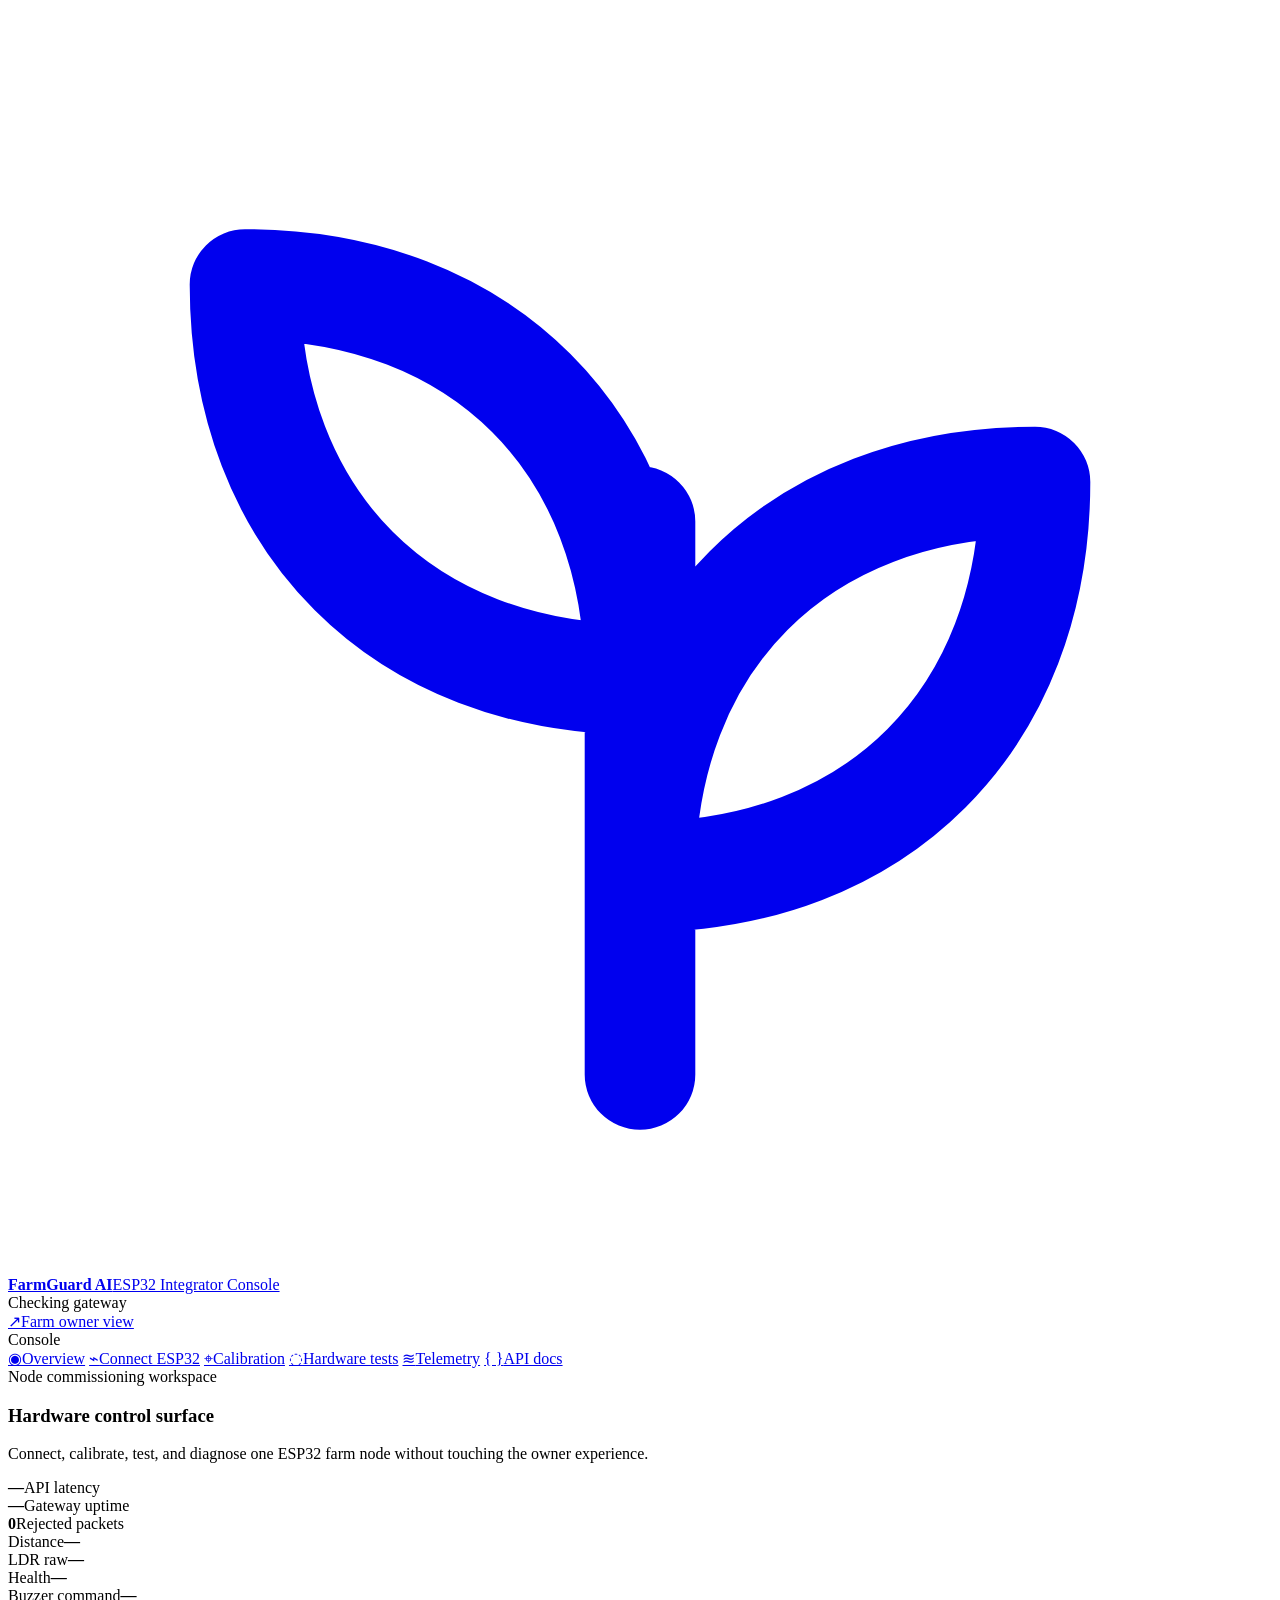
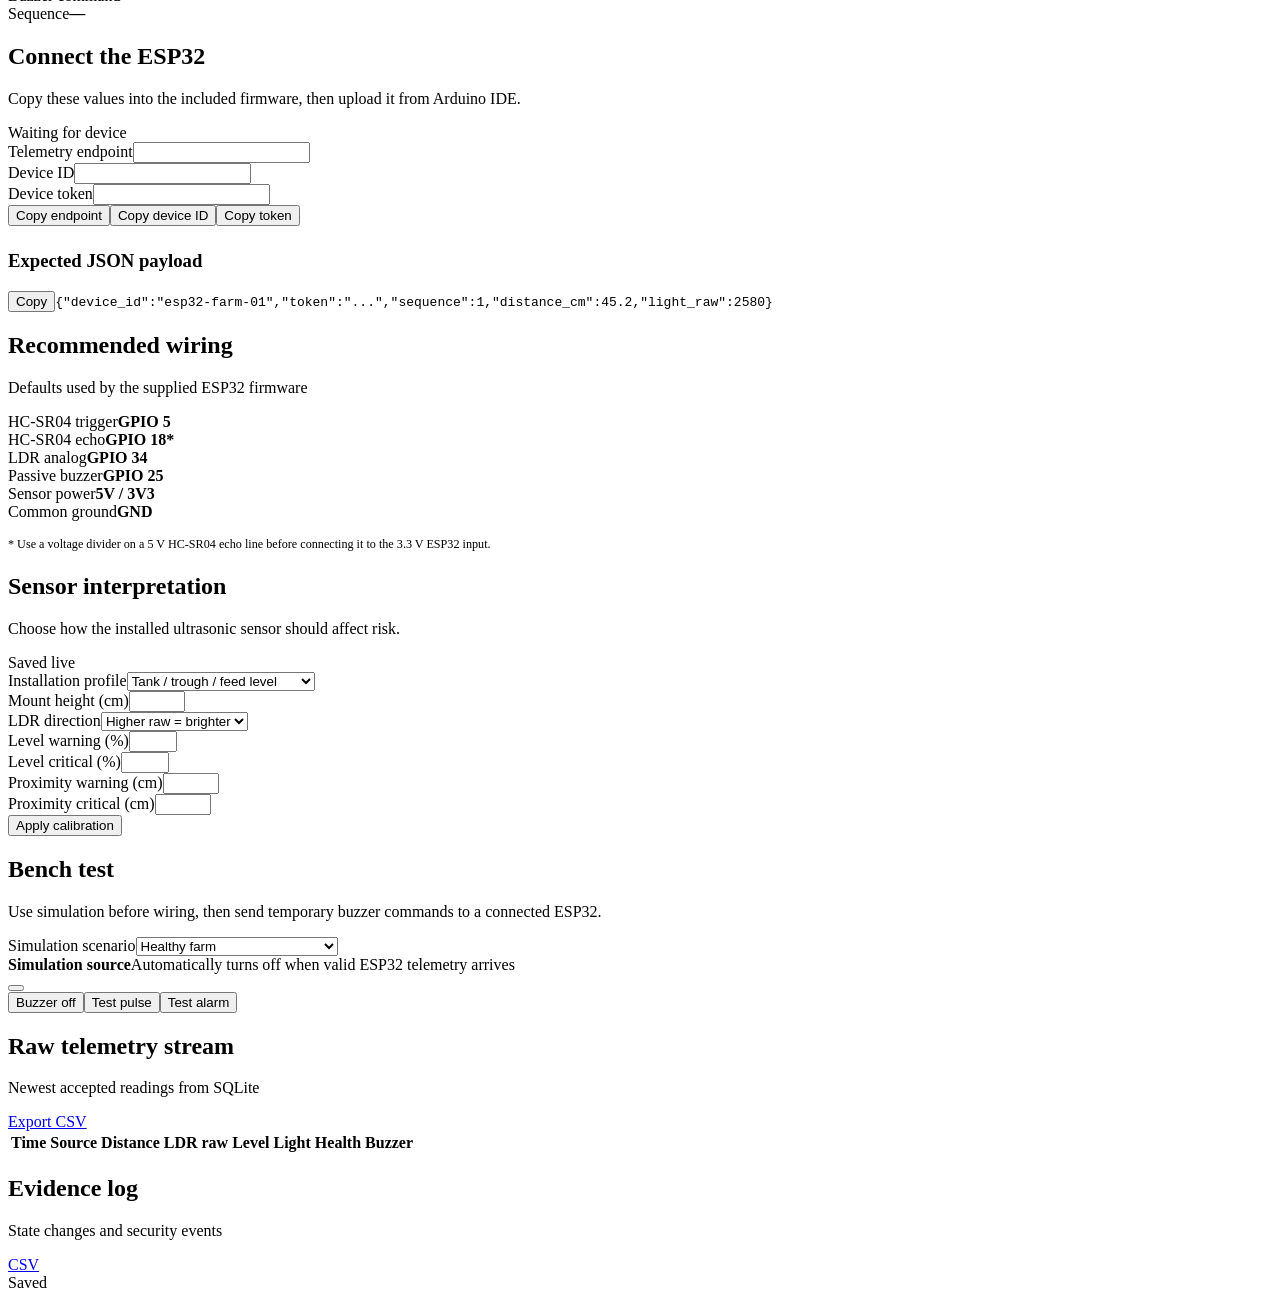
==== web/integrator.html @ 04c63af7 "Rebuild FarmGuard as dual ESP32 dashboards" ====
<!doctype html>
<html lang="en">
<head>
  <meta charset="utf-8"><meta name="viewport" content="width=device-width, initial-scale=1"><meta name="theme-color" content="#07100d">
  <meta name="description" content="FarmGuard AI ESP32 integrator console"><title>FarmGuard AI · Integrator Console</title>
  <link rel="icon" type="image/svg+xml" href="data:image/svg+xml,%3Csvg xmlns='http://www.w3.org/2000/svg' viewBox='0 0 64 64'%3E%3Crect width='64' height='64' rx='16' fill='%2364ee9d'/%3E%3Cpath d='M32 51V26M32 32c-9-1-15-7-16-17 10 0 16 6 16 17Zm0 7c8-1 14-6 16-15-9 0-15 5-16 15Z' fill='none' stroke='%2303210f' stroke-width='5' stroke-linecap='round' stroke-linejoin='round'/%3E%3C/svg%3E">
  <link rel="stylesheet" href="/static/styles.css">
</head>
<body data-severity="healthy">
  <main class="shell integrator-shell">
    <header class="topbar">
      <a class="brand" href="/integrator"><span class="brand-mark" aria-hidden="true"><svg viewBox="0 0 32 32" fill="none"><path d="M16 27V13M16 17C10 17 6 13 6 7c6 0 10 4 10 10Zm0 5c6 0 10-4 10-10-6 0-10 4-10 10Z" stroke="currentColor" stroke-width="2.8" stroke-linecap="round" stroke-linejoin="round"/></svg></span><span class="brand-copy"><strong>FarmGuard AI</strong><span>ESP32 Integrator Console</span></span></a>
      <div class="top-actions"><div id="dev-connection-pill" class="connection-pill"><span class="status-dot"></span><span id="dev-connection-text">Checking gateway</span></div><a class="icon-link" href="/"><span aria-hidden="true">↗</span><span class="label-text">Farm owner view</span></a></div>
    </header>

    <div class="dev-layout">
      <nav class="panel dev-nav" aria-label="Integrator sections">
        <div class="dev-nav-title">Console</div>
        <a class="active" href="#overview"><span class="nav-symbol">◉</span>Overview</a>
        <a href="#connect"><span class="nav-symbol">⌁</span>Connect ESP32</a>
        <a href="#calibration"><span class="nav-symbol">⌖</span>Calibration</a>
        <a href="#testing"><span class="nav-symbol">◌</span>Hardware tests</a>
        <a href="#telemetry"><span class="nav-symbol">≋</span>Telemetry</a>
        <a href="/api/docs" target="_blank"><span class="nav-symbol">{ }</span>API docs</a>
      </nav>

      <section class="dev-content">
        <article id="overview" class="panel dev-hero">
          <div><span class="eyebrow">Node commissioning workspace</span><h1>Hardware control surface</h1><p>Connect, calibrate, test, and diagnose one ESP32 farm node without touching the owner experience.</p></div>
          <div class="signal-cluster"><div class="signal-stat"><strong id="latency-value">—</strong><span>API latency</span></div><div class="signal-stat"><strong id="uptime-value">—</strong><span>Gateway uptime</span></div><div class="signal-stat"><strong id="packet-value">0</strong><span>Rejected packets</span></div></div>
        </article>

        <div class="metric-strip">
          <div class="mini-metric"><span>Distance</span><strong id="raw-distance">—</strong></div><div class="mini-metric"><span>LDR raw</span><strong id="raw-light">—</strong></div><div class="mini-metric"><span>Health</span><strong id="raw-health">—</strong></div><div class="mini-metric"><span>Buzzer command</span><strong id="raw-buzzer">—</strong></div><div class="mini-metric"><span>Sequence</span><strong id="raw-sequence">—</strong></div>
        </div>

        <div class="dev-grid">
          <article id="connect" class="panel panel-pad span-7">
            <div class="section-head"><div><h2>Connect the ESP32</h2><p>Copy these values into the included firmware, then upload it from Arduino IDE.</p></div><span id="trust-chip" class="chip">Waiting for device</span></div>
            <div class="form-grid"><div class="field"><label>Telemetry endpoint</label><input id="endpoint-value" readonly></div><div class="field"><label>Device ID</label><input id="device-id-value" readonly></div><div class="field full"><label>Device token</label><input id="token-value" readonly></div></div>
            <div class="button-row"><button class="button primary" data-copy="endpoint-value">Copy endpoint</button><button class="button" data-copy="device-id-value">Copy device ID</button><button class="button" data-copy="token-value">Copy token</button></div>
            <div class="section-head" style="margin-top:24px"><div><h3>Expected JSON payload</h3></div></div>
            <div class="code-block"><button class="button small copy-button" data-copy="payload-code">Copy</button><code id="payload-code">{"device_id":"esp32-farm-01","token":"...","sequence":1,"distance_cm":45.2,"light_raw":2580}</code></div>
          </article>

          <article class="panel panel-pad span-5">
            <div class="section-head"><div><h2>Recommended wiring</h2><p>Defaults used by the supplied ESP32 firmware</p></div></div>
            <div class="wiring"><div class="wire"><span>HC-SR04 trigger</span><strong>GPIO 5</strong></div><div class="wire"><span>HC-SR04 echo</span><strong>GPIO 18*</strong></div><div class="wire"><span>LDR analog</span><strong>GPIO 34</strong></div><div class="wire"><span>Passive buzzer</span><strong>GPIO 25</strong></div><div class="wire"><span>Sensor power</span><strong>5V / 3V3</strong></div><div class="wire"><span>Common ground</span><strong>GND</strong></div></div>
            <p class="fg-muted" style="font-size:.76rem;line-height:1.5;margin:14px 0 0">* Use a voltage divider on a 5 V HC-SR04 echo line before connecting it to the 3.3 V ESP32 input.</p>
          </article>

          <article id="calibration" class="panel panel-pad span-6">
            <div class="section-head"><div><h2>Sensor interpretation</h2><p>Choose how the installed ultrasonic sensor should affect risk.</p></div><span class="chip">Saved live</span></div>
            <form id="config-form" class="form-grid">
              <div class="field full"><label for="profile-input">Installation profile</label><select id="profile-input"><option value="level">Tank / trough / feed level</option><option value="perimeter">Perimeter / animal proximity</option><option value="combined">Combined demo only</option></select></div>
              <div class="field"><label for="mount-input">Mount height (cm)</label><input id="mount-input" type="number" min="20" max="500" step="1"></div>
              <div class="field"><label for="invert-input">LDR direction</label><select id="invert-input"><option value="false">Higher raw = brighter</option><option value="true">Lower raw = brighter</option></select></div>
              <div class="field"><label for="level-warning-input">Level warning (%)</label><input id="level-warning-input" type="number" min="5" max="90"></div>
              <div class="field"><label for="level-critical-input">Level critical (%)</label><input id="level-critical-input" type="number" min="1" max="80"></div>
              <div class="field"><label for="near-warning-input">Proximity warning (cm)</label><input id="near-warning-input" type="number" min="5" max="200"></div>
              <div class="field"><label for="near-critical-input">Proximity critical (cm)</label><input id="near-critical-input" type="number" min="2" max="100"></div>
              <div class="field full"><button class="button primary" type="submit">Apply calibration</button></div>
            </form>
          </article>

          <article id="testing" class="panel panel-pad span-6">
            <div class="section-head"><div><h2>Bench test</h2><p>Use simulation before wiring, then send temporary buzzer commands to a connected ESP32.</p></div></div>
            <div class="field"><label for="scenario-input">Simulation scenario</label><select id="scenario-input"><option value="healthy">Healthy farm</option><option value="low-level">Low tank / feed level</option><option value="intrusion">Animal or intruder nearby</option><option value="darkness">Unexpected daytime darkness</option><option value="night-light">Unexpected night lighting</option><option value="multi-risk">Critical combined risk</option></select></div>
            <div class="switch-row"><div class="switch-copy"><strong>Simulation source</strong><span>Automatically turns off when valid ESP32 telemetry arrives</span></div><button id="simulation-toggle" class="toggle on" aria-label="Toggle simulation" aria-pressed="true"></button></div>
            <div class="button-row"><button class="button" data-buzzer="OFF">Buzzer off</button><button class="button warning" data-buzzer="PULSE">Test pulse</button><button class="button danger" data-buzzer="ALARM">Test alarm</button></div>
          </article>

          <article id="telemetry" class="panel panel-pad span-8">
            <div class="section-head"><div><h2>Raw telemetry stream</h2><p>Newest accepted readings from SQLite</p></div><a class="button small" href="/api/v1/export/readings.csv">Export CSV</a></div>
            <div class="table-wrap"><table class="data-table"><thead><tr><th>Time</th><th>Source</th><th>Distance</th><th>LDR raw</th><th>Level</th><th>Light</th><th>Health</th><th>Buzzer</th></tr></thead><tbody id="telemetry-body"></tbody></table></div>
          </article>
          <article class="panel panel-pad span-4">
            <div class="section-head"><div><h2>Evidence log</h2><p>State changes and security events</p></div><a class="button small" href="/api/v1/export/events.csv">CSV</a></div><div id="integrator-events" class="event-list"></div>
          </article>
        </div>
      </section>
    </div>
  </main>
  <div id="toast" class="toast">Saved</div>
  <script src="/static/integrator.js" defer></script>
</body>
</html>
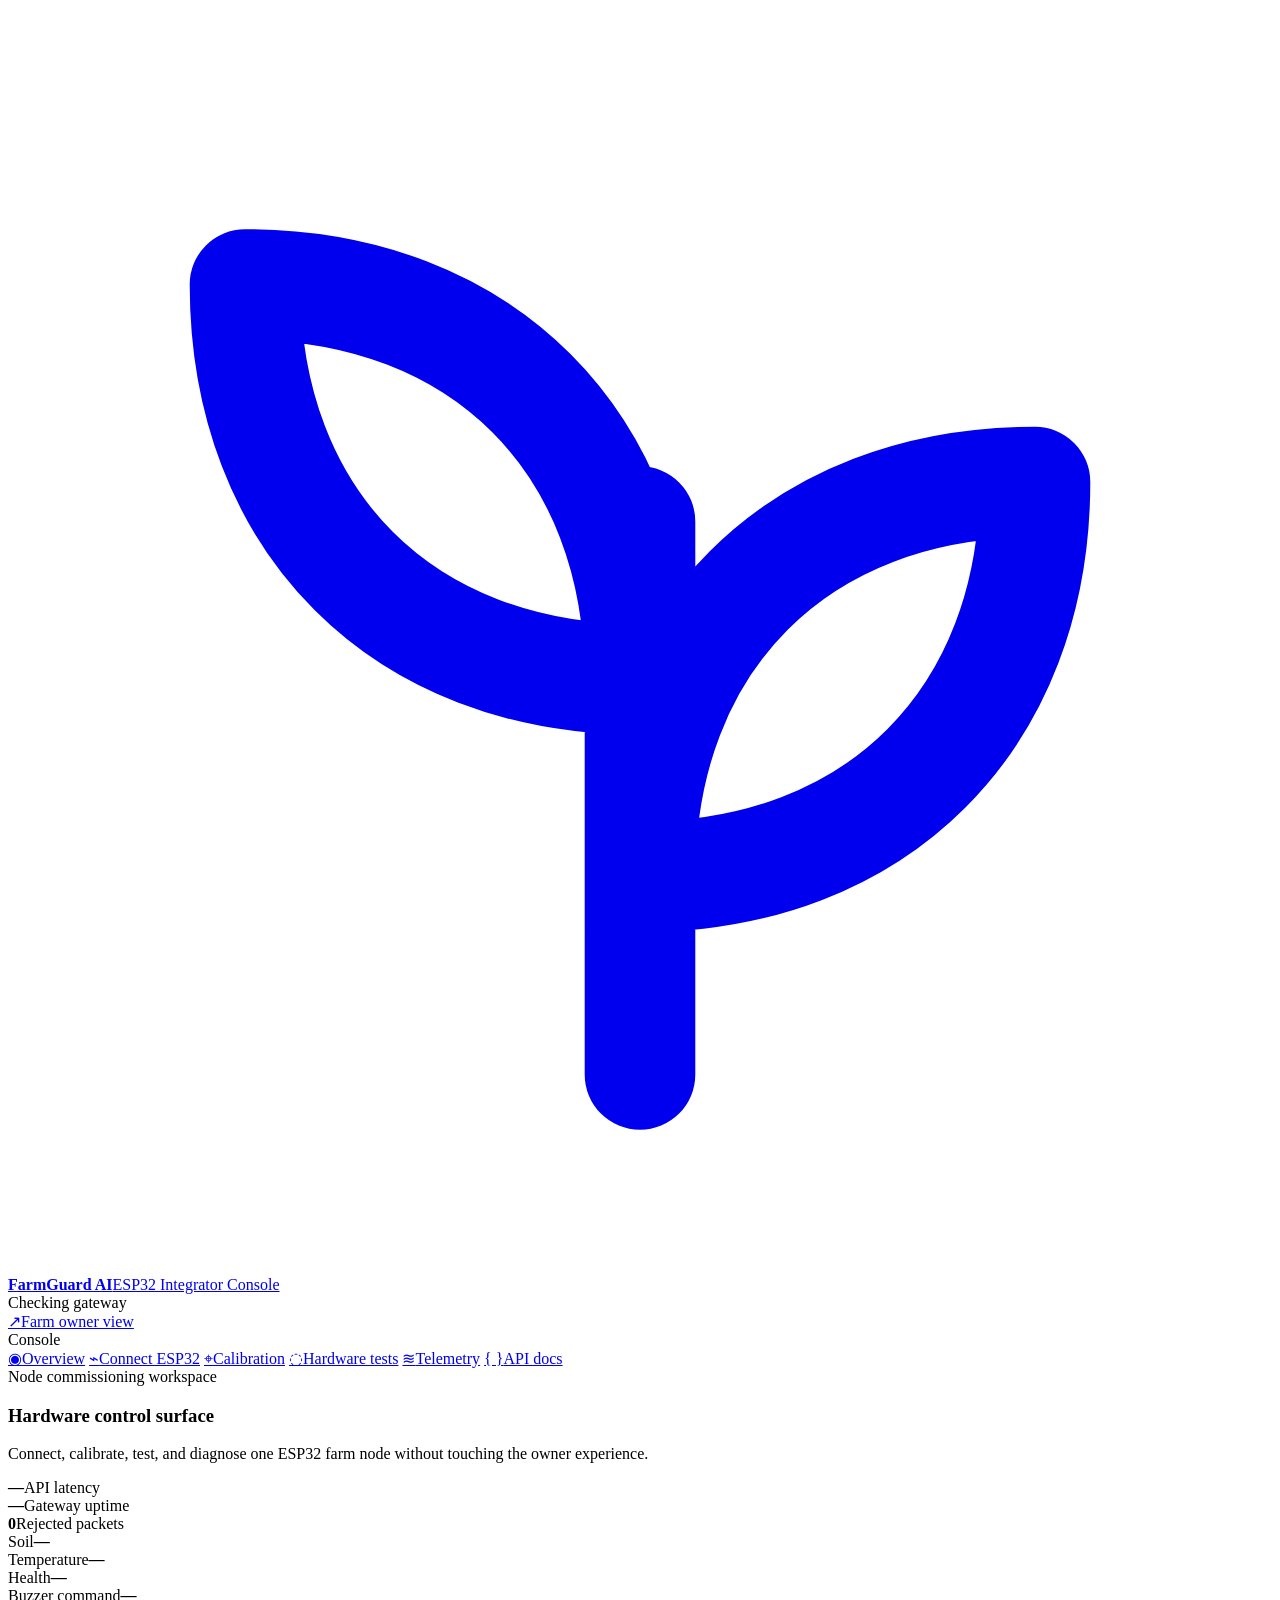
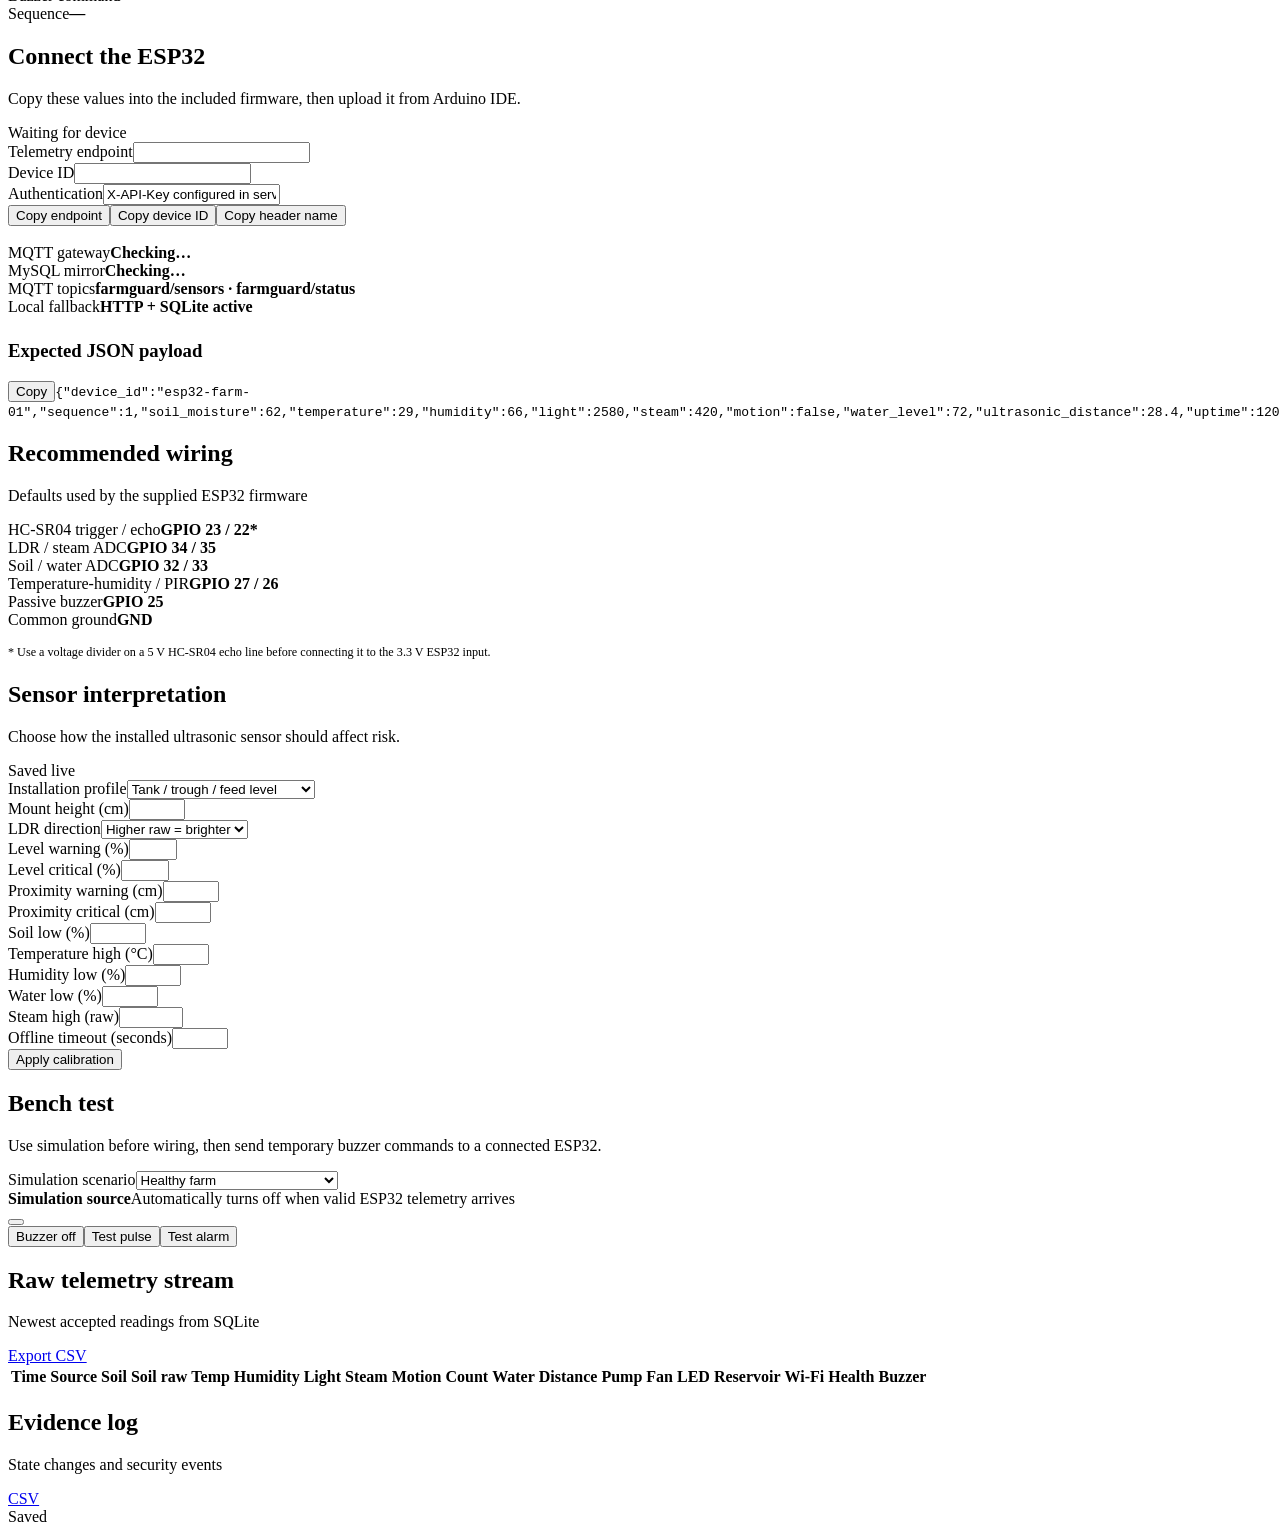
==== commit ee28c24b: "Integrate live ESP32 MQTT telemetry" ====
--- a/web/integrator.html
+++ b/web/integrator.html
@@ -31,21 +31,22 @@
         </article>
 
         <div class="metric-strip">
-          <div class="mini-metric"><span>Distance</span><strong id="raw-distance">—</strong></div><div class="mini-metric"><span>LDR raw</span><strong id="raw-light">—</strong></div><div class="mini-metric"><span>Health</span><strong id="raw-health">—</strong></div><div class="mini-metric"><span>Buzzer command</span><strong id="raw-buzzer">—</strong></div><div class="mini-metric"><span>Sequence</span><strong id="raw-sequence">—</strong></div>
+          <div class="mini-metric"><span>Soil</span><strong id="raw-distance">—</strong></div><div class="mini-metric"><span>Temperature</span><strong id="raw-light">—</strong></div><div class="mini-metric"><span>Health</span><strong id="raw-health">—</strong></div><div class="mini-metric"><span>Buzzer command</span><strong id="raw-buzzer">—</strong></div><div class="mini-metric"><span>Sequence</span><strong id="raw-sequence">—</strong></div>
         </div>
 
         <div class="dev-grid">
           <article id="connect" class="panel panel-pad span-7">
             <div class="section-head"><div><h2>Connect the ESP32</h2><p>Copy these values into the included firmware, then upload it from Arduino IDE.</p></div><span id="trust-chip" class="chip">Waiting for device</span></div>
-            <div class="form-grid"><div class="field"><label>Telemetry endpoint</label><input id="endpoint-value" readonly></div><div class="field"><label>Device ID</label><input id="device-id-value" readonly></div><div class="field full"><label>Device token</label><input id="token-value" readonly></div></div>
-            <div class="button-row"><button class="button primary" data-copy="endpoint-value">Copy endpoint</button><button class="button" data-copy="device-id-value">Copy device ID</button><button class="button" data-copy="token-value">Copy token</button></div>
+            <div class="form-grid"><div class="field"><label>Telemetry endpoint</label><input id="endpoint-value" readonly></div><div class="field"><label>Device ID</label><input id="device-id-value" readonly></div><div class="field full"><label>Authentication</label><input id="token-value" value="X-API-Key configured in server environment" readonly></div></div>
+            <div class="button-row"><button class="button primary" data-copy="endpoint-value">Copy endpoint</button><button class="button" data-copy="device-id-value">Copy device ID</button><button class="button" data-copy="token-value">Copy header name</button></div>
+            <div class="wiring" style="margin-top:18px"><div class="wire"><span>MQTT gateway</span><strong id="mqtt-integration-status">Checking…</strong></div><div class="wire"><span>MySQL mirror</span><strong id="mysql-integration-status">Checking…</strong></div><div class="wire"><span>MQTT topics</span><strong>farmguard/sensors · farmguard/status</strong></div><div class="wire"><span>Local fallback</span><strong>HTTP + SQLite active</strong></div></div>
             <div class="section-head" style="margin-top:24px"><div><h3>Expected JSON payload</h3></div></div>
-            <div class="code-block"><button class="button small copy-button" data-copy="payload-code">Copy</button><code id="payload-code">{"device_id":"esp32-farm-01","token":"...","sequence":1,"distance_cm":45.2,"light_raw":2580}</code></div>
+            <div class="code-block"><button class="button small copy-button" data-copy="payload-code">Copy</button><code id="payload-code">{"device_id":"esp32-farm-01","sequence":1,"soil_moisture":62,"temperature":29,"humidity":66,"light":2580,"steam":420,"motion":false,"water_level":72,"ultrasonic_distance":28.4,"uptime":120}</code></div>
           </article>
 
           <article class="panel panel-pad span-5">
             <div class="section-head"><div><h2>Recommended wiring</h2><p>Defaults used by the supplied ESP32 firmware</p></div></div>
-            <div class="wiring"><div class="wire"><span>HC-SR04 trigger</span><strong>GPIO 5</strong></div><div class="wire"><span>HC-SR04 echo</span><strong>GPIO 18*</strong></div><div class="wire"><span>LDR analog</span><strong>GPIO 34</strong></div><div class="wire"><span>Passive buzzer</span><strong>GPIO 25</strong></div><div class="wire"><span>Sensor power</span><strong>5V / 3V3</strong></div><div class="wire"><span>Common ground</span><strong>GND</strong></div></div>
+            <div class="wiring"><div class="wire"><span>HC-SR04 trigger / echo</span><strong>GPIO 23 / 22*</strong></div><div class="wire"><span>LDR / steam ADC</span><strong>GPIO 34 / 35</strong></div><div class="wire"><span>Soil / water ADC</span><strong>GPIO 32 / 33</strong></div><div class="wire"><span>Temperature-humidity / PIR</span><strong>GPIO 27 / 26</strong></div><div class="wire"><span>Passive buzzer</span><strong>GPIO 25</strong></div><div class="wire"><span>Common ground</span><strong>GND</strong></div></div>
             <p class="fg-muted" style="font-size:.76rem;line-height:1.5;margin:14px 0 0">* Use a voltage divider on a 5 V HC-SR04 echo line before connecting it to the 3.3 V ESP32 input.</p>
           </article>
 
@@ -59,6 +60,12 @@
               <div class="field"><label for="level-critical-input">Level critical (%)</label><input id="level-critical-input" type="number" min="1" max="80"></div>
               <div class="field"><label for="near-warning-input">Proximity warning (cm)</label><input id="near-warning-input" type="number" min="5" max="200"></div>
               <div class="field"><label for="near-critical-input">Proximity critical (cm)</label><input id="near-critical-input" type="number" min="2" max="100"></div>
+              <div class="field"><label for="soil-low-input">Soil low (%)</label><input id="soil-low-input" type="number" min="0" max="100"></div>
+              <div class="field"><label for="temp-high-input">Temperature high (°C)</label><input id="temp-high-input" type="number" min="-20" max="80"></div>
+              <div class="field"><label for="humidity-low-input">Humidity low (%)</label><input id="humidity-low-input" type="number" min="0" max="100"></div>
+              <div class="field"><label for="water-low-input">Water low (%)</label><input id="water-low-input" type="number" min="0" max="100"></div>
+              <div class="field"><label for="steam-high-input">Steam high (raw)</label><input id="steam-high-input" type="number" min="0" max="4095"></div>
+              <div class="field"><label for="offline-input">Offline timeout (seconds)</label><input id="offline-input" type="number" min="20" max="300"></div>
               <div class="field full"><button class="button primary" type="submit">Apply calibration</button></div>
             </form>
           </article>
@@ -72,7 +79,7 @@
 
           <article id="telemetry" class="panel panel-pad span-8">
             <div class="section-head"><div><h2>Raw telemetry stream</h2><p>Newest accepted readings from SQLite</p></div><a class="button small" href="/api/v1/export/readings.csv">Export CSV</a></div>
-            <div class="table-wrap"><table class="data-table"><thead><tr><th>Time</th><th>Source</th><th>Distance</th><th>LDR raw</th><th>Level</th><th>Light</th><th>Health</th><th>Buzzer</th></tr></thead><tbody id="telemetry-body"></tbody></table></div>
+            <div class="table-wrap"><table class="data-table"><thead><tr><th>Time</th><th>Source</th><th>Soil</th><th>Soil raw</th><th>Temp</th><th>Humidity</th><th>Light</th><th>Steam</th><th>Motion</th><th>Count</th><th>Water</th><th>Distance</th><th>Pump</th><th>Fan</th><th>LED</th><th>Reservoir</th><th>Wi-Fi</th><th>Health</th><th>Buzzer</th></tr></thead><tbody id="telemetry-body"></tbody></table></div>
           </article>
           <article class="panel panel-pad span-4">
             <div class="section-head"><div><h2>Evidence log</h2><p>State changes and security events</p></div><a class="button small" href="/api/v1/export/events.csv">CSV</a></div><div id="integrator-events" class="event-list"></div>
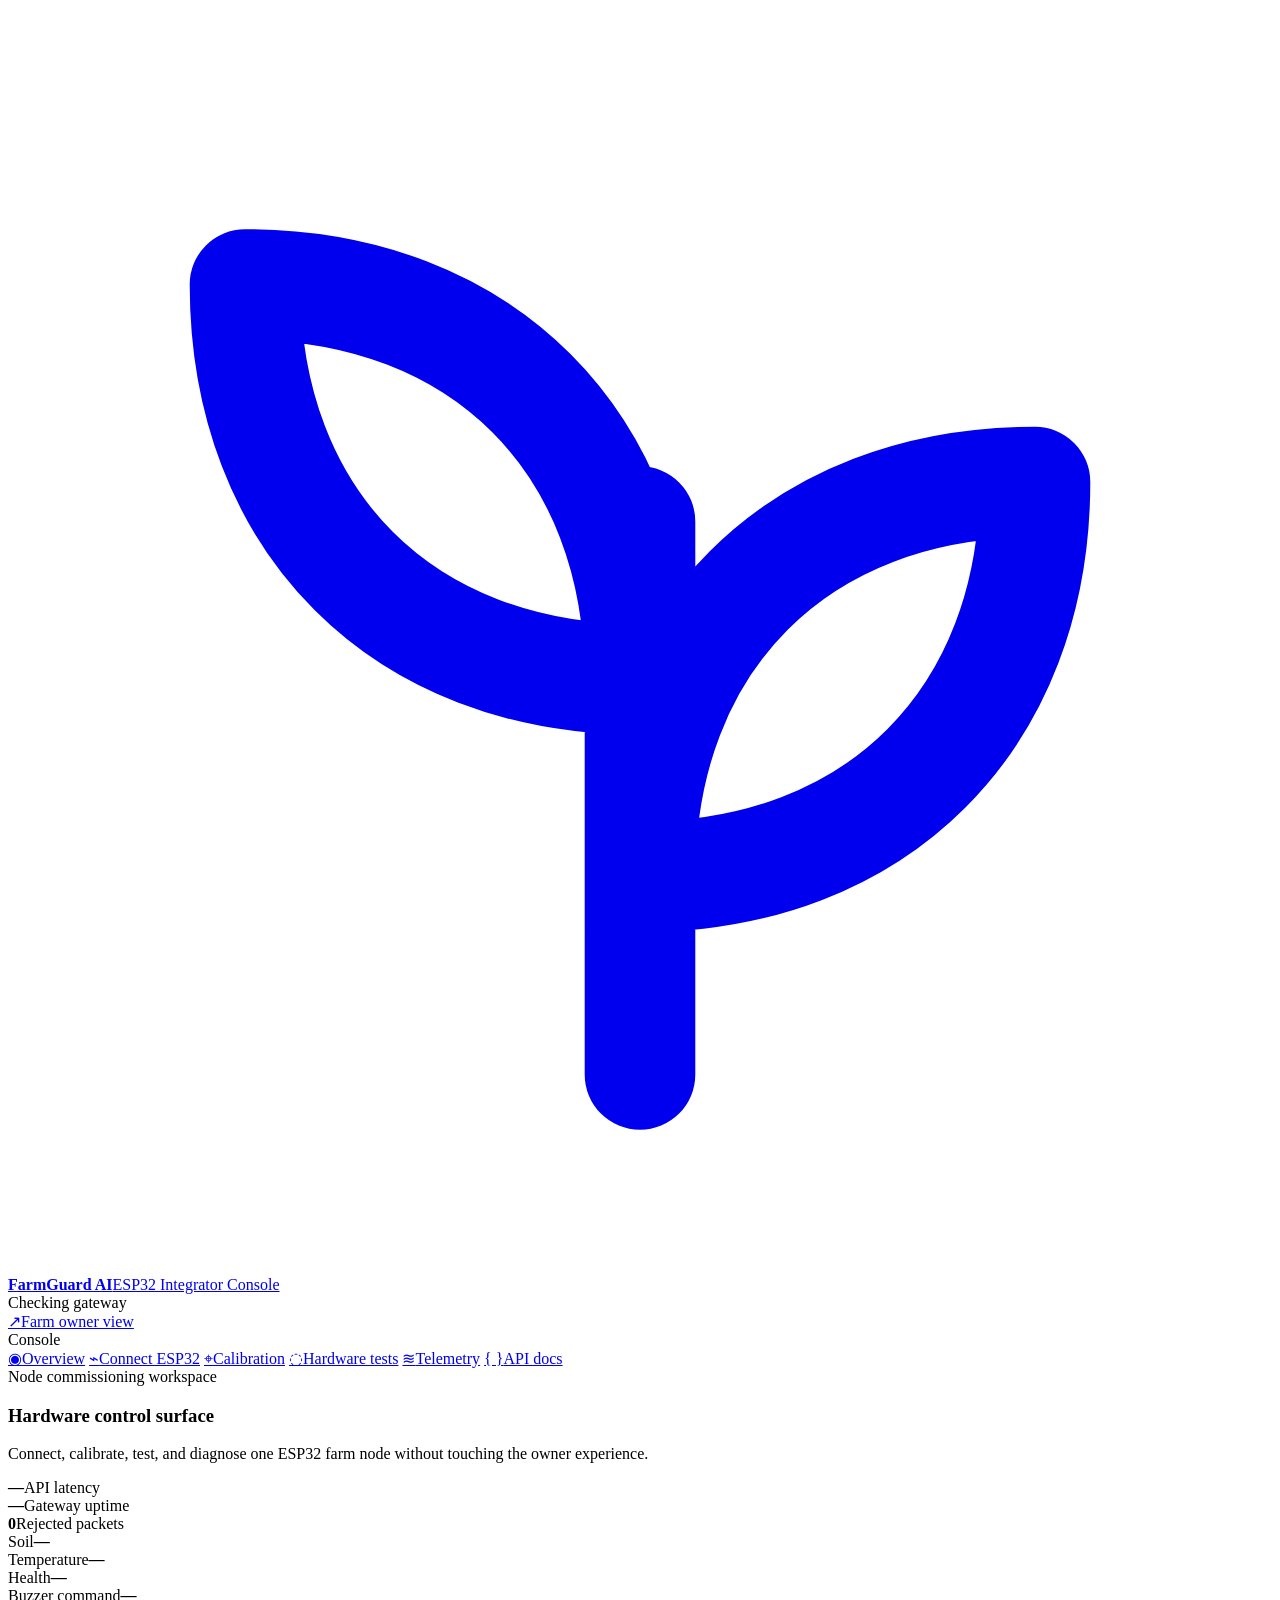
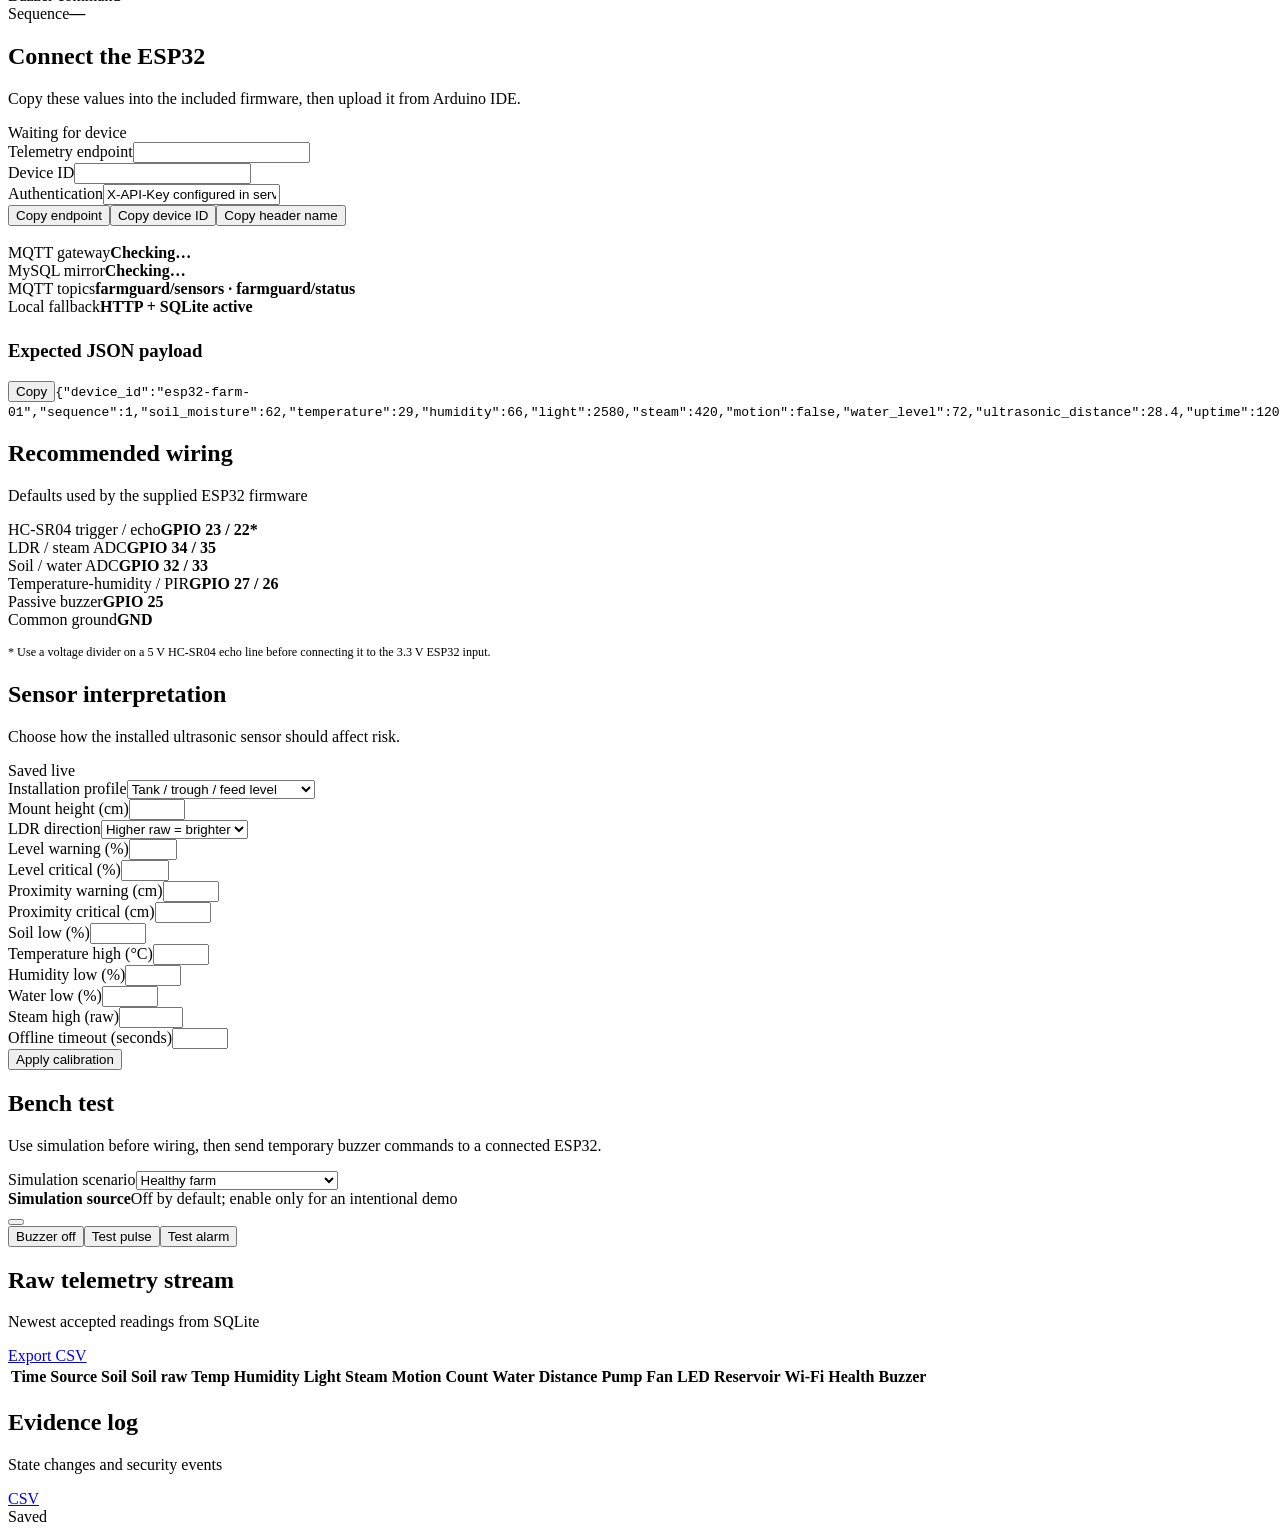
==== commit 1ab658f6: "Use real telemetry by default and clarify MQTT status" ====
--- a/web/integrator.html
+++ b/web/integrator.html
@@ -73,7 +73,7 @@
           <article id="testing" class="panel panel-pad span-6">
             <div class="section-head"><div><h2>Bench test</h2><p>Use simulation before wiring, then send temporary buzzer commands to a connected ESP32.</p></div></div>
             <div class="field"><label for="scenario-input">Simulation scenario</label><select id="scenario-input"><option value="healthy">Healthy farm</option><option value="low-level">Low tank / feed level</option><option value="intrusion">Animal or intruder nearby</option><option value="darkness">Unexpected daytime darkness</option><option value="night-light">Unexpected night lighting</option><option value="multi-risk">Critical combined risk</option></select></div>
-            <div class="switch-row"><div class="switch-copy"><strong>Simulation source</strong><span>Automatically turns off when valid ESP32 telemetry arrives</span></div><button id="simulation-toggle" class="toggle on" aria-label="Toggle simulation" aria-pressed="true"></button></div>
+            <div class="switch-row"><div class="switch-copy"><strong>Simulation source</strong><span>Off by default; enable only for an intentional demo</span></div><button id="simulation-toggle" class="toggle" aria-label="Toggle simulation" aria-pressed="false"></button></div>
             <div class="button-row"><button class="button" data-buzzer="OFF">Buzzer off</button><button class="button warning" data-buzzer="PULSE">Test pulse</button><button class="button danger" data-buzzer="ALARM">Test alarm</button></div>
           </article>
 
